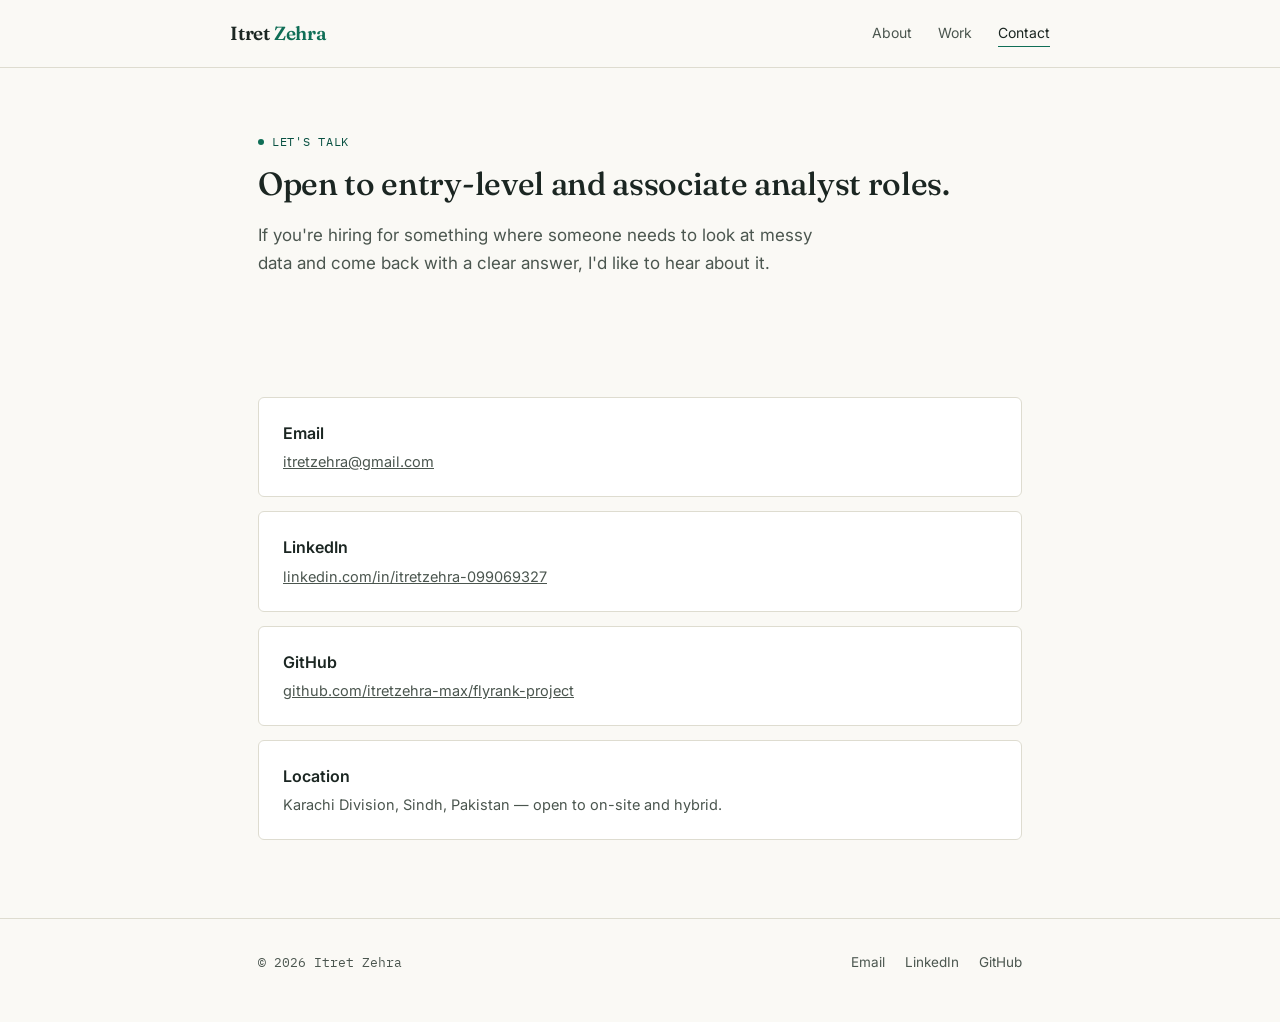
==== contact.html @ fc018b84 "Add files via upload" ====
<!DOCTYPE html>
<html lang="en">
<head>
<meta charset="UTF-8">
<meta name="viewport" content="width=device-width, initial-scale=1.0">
<title>Contact — Itret Zehra</title>
<link rel="stylesheet" href="style.css">
</head>
<body>

<header class="site">
  <div class="wrap navrow">
    <a class="brand" href="index.html">Itret <span>Zehra</span></a>
    <nav class="links">
      <a href="index.html">About</a>
      <a href="projects.html">Work</a>
      <a href="contact.html" class="active">Contact</a>
    </nav>
  </div>
</header>

<main class="wrap">

  <section class="hero" style="border-top:none;">
    <div class="eyebrow">Let's talk</div>
    <h1 style="font-size:32px;">Open to entry-level and associate analyst roles.</h1>
    <p class="lede">
      If you're hiring for something where someone needs to look at messy data and come
      back with a clear answer, I'd like to hear about it.
    </p>
  </section>

  <section style="border-top:none;">
    <div class="card">
      <h3>Email</h3>
      <p><a href="mailto:itretzehra@gmail.com">itretzehra@gmail.com</a></p>
    </div>
    <div class="card">
      <h3>LinkedIn</h3>
      <p><a href="https://www.linkedin.com/in/itretzehra-099069327" target="_blank" rel="noopener">linkedin.com/in/itretzehra-099069327</a></p>
    </div>
    <div class="card">
      <h3>GitHub</h3>
      <p><a href="https://github.com/itretzehra-max/flyrank-project" target="_blank" rel="noopener">github.com/itretzehra-max/flyrank-project</a></p>
    </div>
    <div class="card">
      <h3>Location</h3>
      <p>Karachi Division, Sindh, Pakistan — open to on-site and hybrid.</p>
    </div>
  </section>

</main>

<footer>
  <div class="wrap">
    <span class="small">© 2026 Itret Zehra</span>
    <div class="flinks">
      <a href="mailto:itretzehra@gmail.com">Email</a>
      <a href="https://www.linkedin.com/in/itretzehra-099069327" target="_blank" rel="noopener">LinkedIn</a>
      <a href="https://github.com/itretzehra-max/flyrank-project" target="_blank" rel="noopener">GitHub</a>
    </div>
  </div>
</footer>

</body>
</html>
---- style.css ----
@import url('https://fonts.googleapis.com/css2?family=Fraunces:opsz,wght@9..144,400;9..144,500;9..144,600&family=Inter:wght@400;500;600&family=IBM+Plex+Mono:wght@400;500&display=swap');

:root{
  --bg:#FAF9F5;
  --ink:#1B2622;
  --ink-soft:#4B564F;
  --line:#DEDCD0;
  --teal:#0F6E56;
  --teal-deep:#085041;
  --paper:#FFFFFF;
}

*{box-sizing:border-box;}
html{scroll-behavior:smooth;}
body{
  margin:0;
  background:var(--bg);
  color:var(--ink);
  font-family:'Inter',sans-serif;
  font-size:16px;
  line-height:1.65;
}

::selection{background:var(--teal);color:#fff;}

a{color:inherit;}

.wrap{
  max-width:820px;
  margin:0 auto;
  padding:0 28px;
}

/* Nav */
header.site{
  border-bottom:1px solid var(--line);
  position:sticky;
  top:0;
  background:rgba(250,249,245,0.92);
  backdrop-filter:blur(6px);
  z-index:10;
}
.navrow{
  display:flex;
  align-items:center;
  justify-content:space-between;
  padding:18px 0;
}
.brand{
  font-family:'Fraunces',serif;
  font-weight:600;
  font-size:19px;
  letter-spacing:-0.01em;
  text-decoration:none;
}
.brand span{color:var(--teal);}
nav.links{display:flex;gap:26px;}
nav.links a{
  text-decoration:none;
  font-size:14px;
  color:var(--ink-soft);
  border-bottom:1px solid transparent;
  padding-bottom:2px;
  transition:border-color .15s ease, color .15s ease;
}
nav.links a:hover, nav.links a.active{
  color:var(--ink);
  border-bottom-color:var(--teal);
}

/* Eyebrow / labels */
.eyebrow{
  font-family:'IBM Plex Mono',monospace;
  font-size:12px;
  letter-spacing:0.06em;
  text-transform:uppercase;
  color:var(--teal-deep);
  display:flex;
  align-items:center;
  gap:8px;
}
.eyebrow::before{
  content:'';
  width:6px;height:6px;border-radius:50%;
  background:var(--teal);
  display:inline-block;
}

/* Hero */
.hero{padding:64px 0 48px;}
.hero h1{
  font-family:'Fraunces',serif;
  font-weight:500;
  font-size:42px;
  line-height:1.15;
  margin:14px 0 18px;
  letter-spacing:-0.01em;
}
.hero p.lede{
  font-size:17px;
  color:var(--ink-soft);
  max-width:560px;
  margin:0 0 28px;
}
.hero .actions{display:flex;gap:14px;flex-wrap:wrap;}
.btn{
  display:inline-flex;
  align-items:center;
  gap:8px;
  padding:10px 18px;
  border-radius:4px;
  font-size:14px;
  text-decoration:none;
  border:1px solid var(--ink);
}
.btn.primary{background:var(--ink);color:var(--paper);}
.btn.ghost{border-color:var(--line);color:var(--ink-soft);}
.btn:hover{opacity:0.85;}

/* Trail: the signature element - a horizontal data-trail timeline */
.trail{
  position:relative;
  padding:34px 0 8px;
  margin:36px 0 8px;
}
.trail-line{
  position:absolute;
  top:47px;
  left:0;right:0;
  height:1px;
  background:var(--line);
}
.trail-points{
  display:flex;
  justify-content:space-between;
  position:relative;
}
.trail-point{
  display:flex;
  flex-direction:column;
  align-items:flex-start;
  width:31%;
}
.trail-dot{
  width:9px;height:9px;border-radius:50%;
  background:var(--paper);
  border:2px solid var(--teal);
  margin-bottom:14px;
  z-index:1;
}
.trail-point.current .trail-dot{background:var(--teal);}
.trail-year{
  font-family:'IBM Plex Mono',monospace;
  font-size:11px;
  color:var(--ink-soft);
  margin-bottom:4px;
}
.trail-role{font-weight:600;font-size:14px;margin-bottom:2px;}
.trail-org{font-size:13px;color:var(--ink-soft);}

/* Sections */
section{padding:44px 0;border-top:1px solid var(--line);}
section h2{
  font-family:'Fraunces',serif;
  font-weight:500;
  font-size:24px;
  margin:0 0 22px;
}

/* Cards */
.card{
  background:var(--paper);
  border:1px solid var(--line);
  border-radius:6px;
  padding:22px 24px;
  margin-bottom:14px;
}
.card h3{
  font-size:16px;
  margin:0 0 4px;
  font-weight:600;
}
.card .meta{
  font-family:'IBM Plex Mono',monospace;
  font-size:12px;
  color:var(--ink-soft);
  margin-bottom:10px;
}
.card p{margin:0;color:var(--ink-soft);font-size:14.5px;}
.card ul{margin:10px 0 0;padding-left:18px;color:var(--ink-soft);font-size:14.5px;}
.card ul li{margin-bottom:6px;}

/* Skills grid */
.skills{
  display:flex;
  flex-wrap:wrap;
  gap:10px;
}
.skill{
  font-family:'IBM Plex Mono',monospace;
  font-size:12.5px;
  padding:7px 12px;
  border:1px solid var(--line);
  border-radius:4px;
  background:var(--paper);
  color:var(--ink-soft);
}

/* Cert grid */
.certgrid{
  display:grid;
  grid-template-columns:1fr 1fr;
  gap:14px;
}
@media (max-width:620px){.certgrid{grid-template-columns:1fr;}}

/* Footer */
footer{
  border-top:1px solid var(--line);
  padding:32px 0 48px;
  margin-top:20px;
}
footer .wrap{
  display:flex;
  justify-content:space-between;
  align-items:center;
  flex-wrap:wrap;
  gap:14px;
}
footer .flinks{display:flex;gap:20px;}
footer a{font-size:13.5px;color:var(--ink-soft);text-decoration:none;}
footer a:hover{color:var(--teal-deep);}
.small{font-size:12.5px;color:var(--ink-soft);font-family:'IBM Plex Mono',monospace;}

/* Still-ugly note (assignment requirement, kept visible + honest) */
.honest{
  background:#F2EFE4;
  border:1px dashed var(--line);
  border-radius:6px;
  padding:16px 20px;
  font-size:13.5px;
  color:var(--ink-soft);
}
.honest strong{color:var(--ink);}

@media (max-width:640px){
  .hero h1{font-size:32px;}
  .trail-points{flex-direction:column;gap:20px;}
  .trail-point{width:100%;}
  .trail-line{display:none;}
}
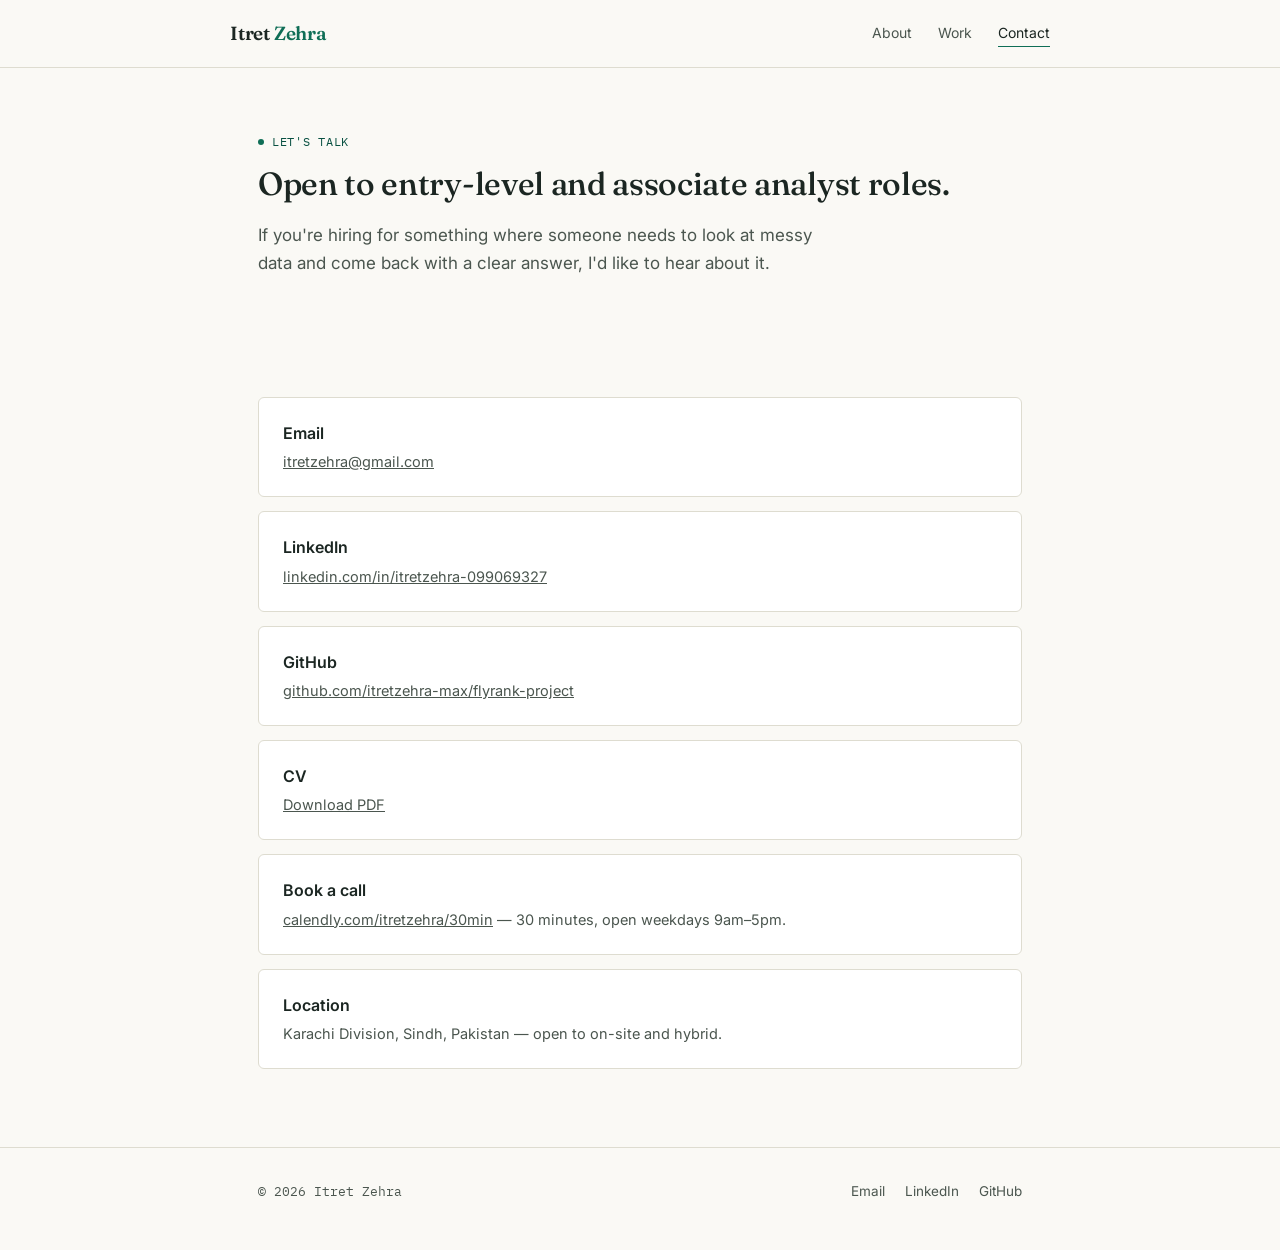
==== commit 4a0e85af: "Add files via upload Add CV, booking link, PF-04 requirements"" ====
--- a/contact.html
+++ b/contact.html
@@ -44,6 +44,14 @@
       <p><a href="https://github.com/itretzehra-max/flyrank-project" target="_blank" rel="noopener">github.com/itretzehra-max/flyrank-project</a></p>
     </div>
     <div class="card">
+      <h3>CV</h3>
+      <p><a href="itret-zehra-cv.pdf" target="_blank" rel="noopener">Download PDF</a></p>
+    </div>
+    <div class="card">
+      <h3>Book a call</h3>
+      <p><a href="https://calendly.com/itretzehra/30min" target="_blank" rel="noopener">calendly.com/itretzehra/30min</a> — 30 minutes, open weekdays 9am–5pm.</p>
+    </div>
+    <div class="card">
       <h3>Location</h3>
       <p>Karachi Division, Sindh, Pakistan — open to on-site and hybrid.</p>
     </div>
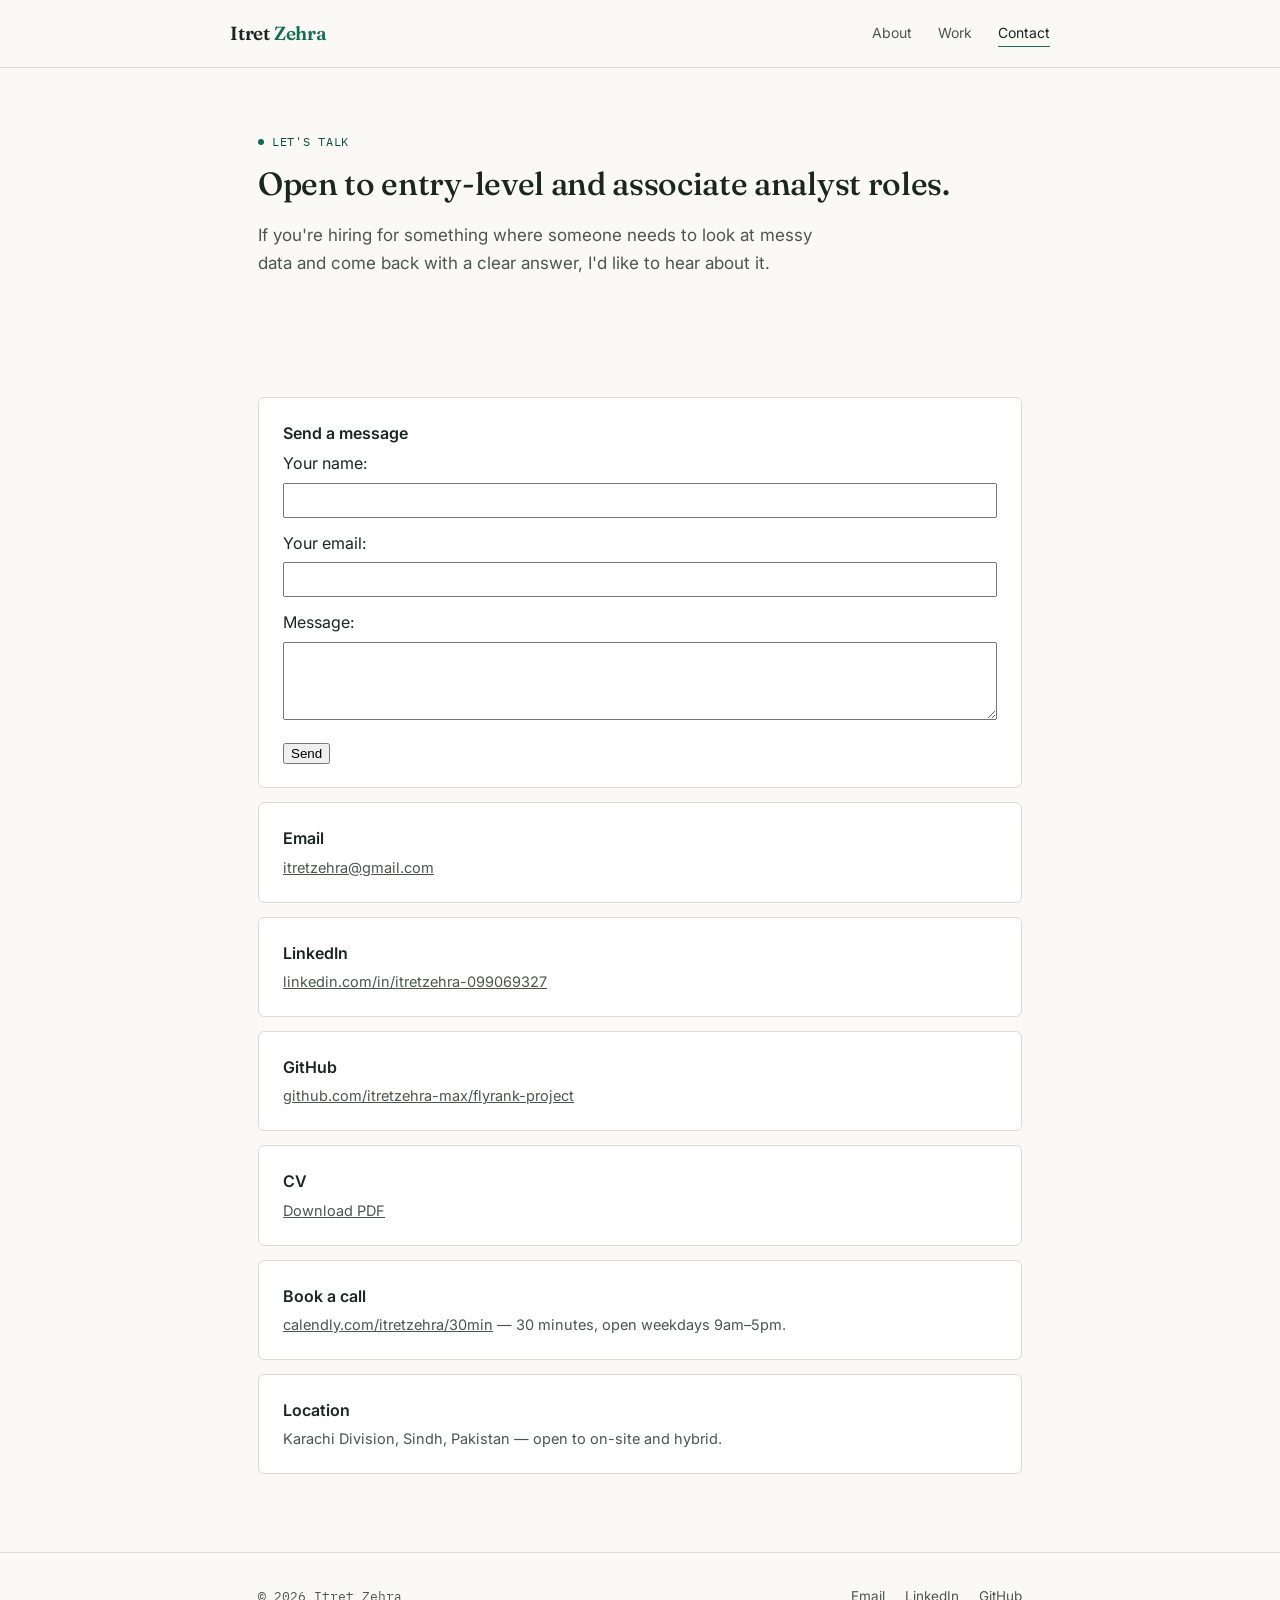
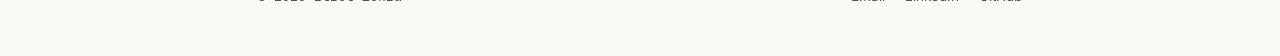
==== commit edaf6433: "Add Formspree contact form" ====
--- a/contact.html
+++ b/contact.html
@@ -31,6 +31,24 @@
   </section>
 
   <section style="border-top:none;">
+        <div class="card">
+      <h3>Send a message</h3>
+      <form action="https://formspree.io/f/mbgrwgep" method="POST">
+        <label>
+          Your name:
+          <input type="text" name="name" required style="width:100%; padding:8px; margin:6px 0 12px; box-sizing:border-box;">
+        </label>
+        <label>
+          Your email:
+          <input type="email" name="email" required style="width:100%; padding:8px; margin:6px 0 12px; box-sizing:border-box;">
+        </label>
+        <label>
+          Message:
+          <textarea name="message" rows="4" required style="width:100%; padding:8px; margin:6px 0 12px; box-sizing:border-box;"></textarea>
+        </label>
+        <button type="submit">Send</button>
+      </form>
+    </div>
     <div class="card">
       <h3>Email</h3>
       <p><a href="mailto:itretzehra@gmail.com">itretzehra@gmail.com</a></p>
--- a/style.css
+++ b/style.css
@@ -248,4 +248,56 @@
   .trail-points{flex-direction:column;gap:20px;}
   .trail-point{width:100%;}
   .trail-line{display:none;}
-}
+  /* --- Week 3: interactivity & visual rhythm --- */
+
+/* Cards lift subtly on hover — signals "this is worth reading" */
+.card{
+  transition: transform .18s ease, box-shadow .18s ease, border-color .18s ease;
+}
+.card:hover{
+  transform: translateY(-3px);
+  box-shadow: 0 8px 24px rgba(15,110,86,0.08);
+  border-color: var(--teal);
+}
+
+/* Skill tags get a small hover state too, ties accent color through the page */
+.skill{
+  transition: background .15s ease, color .15s ease, border-color .15s ease;
+}
+.skill:hover{
+  background: var(--teal);
+  color:#fff;
+  border-color: var(--teal);
+}
+
+/* Trail dots grow slightly on hover — small, tasteful motion on your signature element */
+.trail-dot{
+  transition: transform .15s ease;
+}
+.trail-point:hover .trail-dot{
+  transform: scale(1.3);
+}
+
+/* Gentle fade-and-rise on page load so content doesn't just "appear" */
+section, .hero{
+  animation: rise .5s ease both;
+}
+.hero{animation-delay:0s;}
+section:nth-of-type(1){animation-delay:.05s;}
+section:nth-of-type(2){animation-delay:.1s;}
+section:nth-of-type(3){animation-delay:.15s;}
+section:nth-of-type(4){animation-delay:.2s;}
+
+@keyframes rise{
+  from{opacity:0; transform:translateY(10px);}
+  to{opacity:1; transform:translateY(0);}
+}
+
+/* Respect users who prefer no motion */
+@media (prefers-reduced-motion: reduce){
+  .card, .skill, .trail-dot, section, .hero{
+    animation:none;
+    transition:none;
+  }
+}
+}
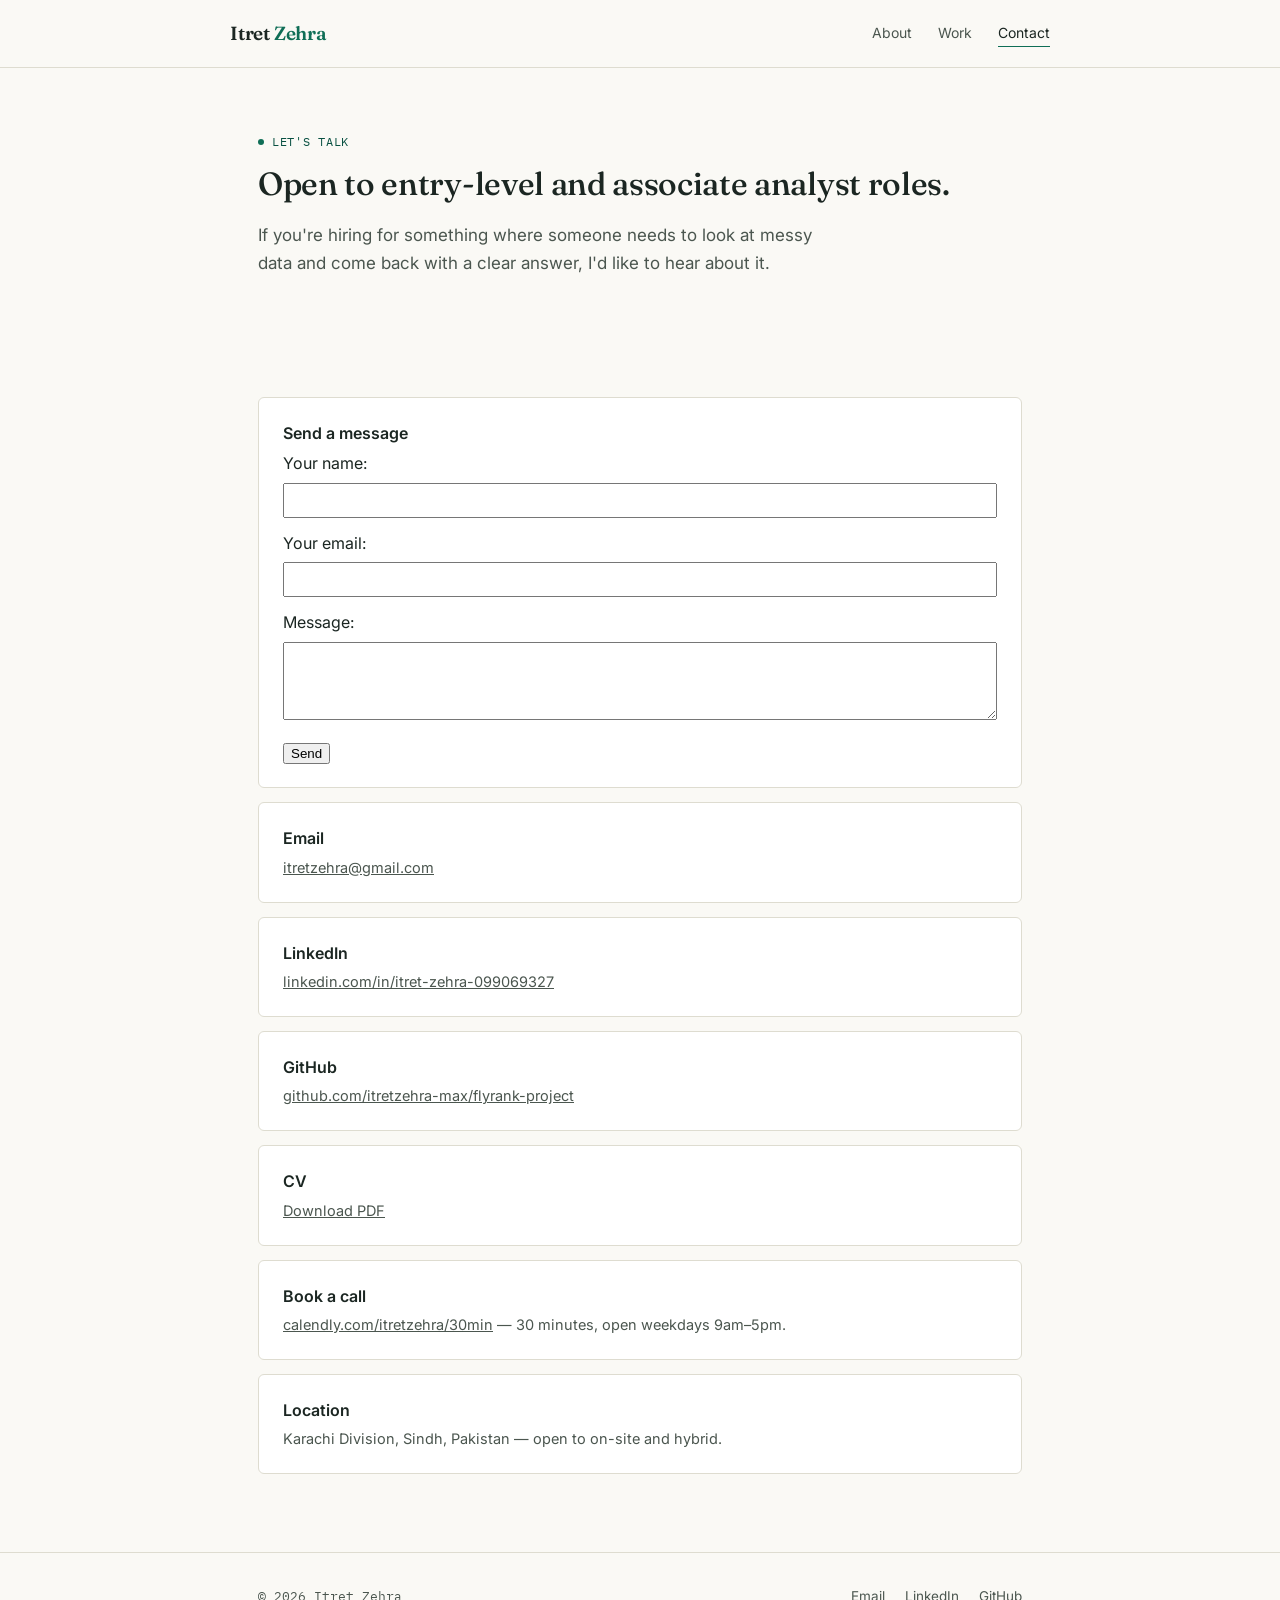
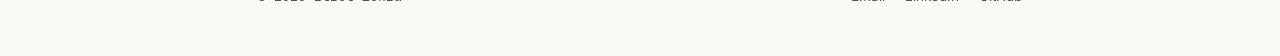
==== commit ded9e667: "Update contact.html" ====
--- a/contact.html
+++ b/contact.html
@@ -33,7 +33,7 @@
   <section style="border-top:none;">
         <div class="card">
       <h3>Send a message</h3>
-      <form action="https://formspree.io/f/mbgrwgep" method="POST">
+      <form action="https://formspree.io/f/xaewvdya" method="POST">
         <label>
           Your name:
           <input type="text" name="name" required style="width:100%; padding:8px; margin:6px 0 12px; box-sizing:border-box;">
@@ -55,7 +55,7 @@
     </div>
     <div class="card">
       <h3>LinkedIn</h3>
-      <p><a href="https://www.linkedin.com/in/itretzehra-099069327" target="_blank" rel="noopener">linkedin.com/in/itretzehra-099069327</a></p>
+      <p><a href="https://www.linkedin.com/in/itret-zehra-099069327/" target="_blank" rel="noopener">linkedin.com/in/itret-zehra-099069327</a></p>
     </div>
     <div class="card">
       <h3>GitHub</h3>
